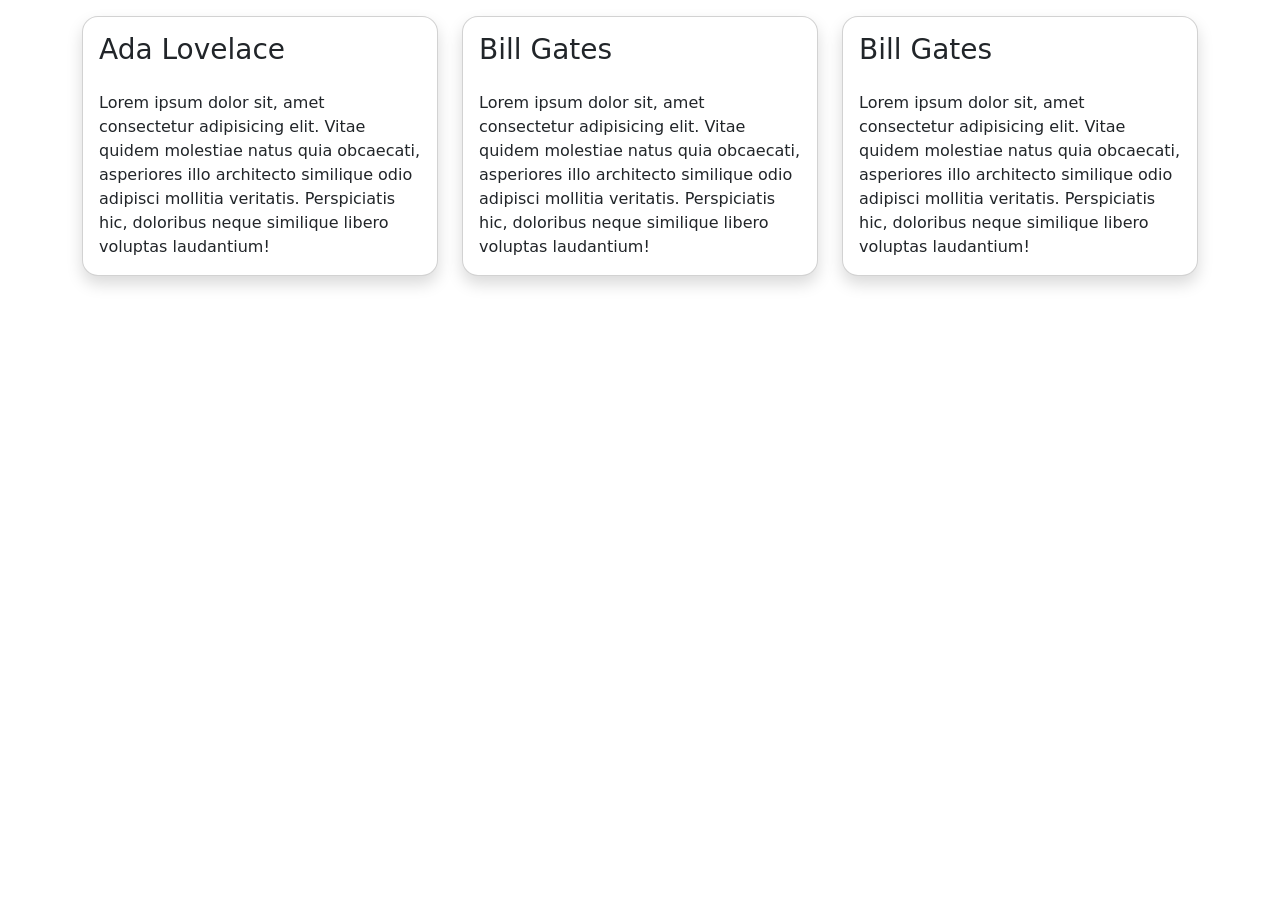
==== activity_2_json/index.html @ bdacfc0e "Add files via upload" ====
<!doctype html>
<html lang="en" data-bs-theme="light">
  <head>
    <title>Title</title>
    <meta charset="utf-8" />
    <meta name="viewport" content="width=device-width, initial-scale=1" />

    <link
      href="https://cdn.jsdelivr.net/npm/bootstrap@5.3.8/dist/css/bootstrap.min.css"
      rel="stylesheet"
      integrity="sha384-sRIl4kxILFvY47J16cr9ZwB07vP4J8+LH7qKQnuqkuIAvNWLzeN8tE5YBujZqJLB"
      crossorigin="anonymous"
    />
  </head>

  <body>
    <div class="container">
      <div class="row" id="parent">
        <!-- parent  -->
      </div>
    </div>
    <script
      src="https://cdn.jsdelivr.net/npm/bootstrap@5.3.8/dist/js/bootstrap.bundle.min.js"
      integrity="sha384-FKyoEForCGlyvwx9Hj09JcYn3nv7wiPVlz7YYwJrWVcXK/BmnVDxM+D2scQbITxI"
      crossorigin="anonymous"
    ></script>
    <script>
      // var a = 10;
      // console.log(++a);
      // console.log(a);
      // for(var i = 1; i < 10; i++){
      //     console.log(i);
      // };
      var people = [
        {
          firstName: "Ada",
          lastName: "Lovelace",
          age: 28,
          isLoggedIn: true,
          pets: [
            {
              name: "Whitey",
              kind: "cat",
            },
            {
              name: "Browney",
              kind: "dog",
            },
          ],
        },
        {
          firstName: "Bill",
          lastName: "Gates",
          age: 28,
          isLoggedIn: true,
          pets: [
            {
              name: "Lob",
              kind: "Lobster",
            },
            {
              name: "Elon",
              kind: "dog",
            },
          ],
        },
        {
          firstName: "Bill",
          lastName: "Gates",
          age: 28,
          isLoggedIn: true,
          pets: [
            {
              name: "Lob",
              kind: "Lobster",
            },
            {
              name: "Elon",
              kind: "dog",
            },
          ],
        },
      ];
      var elParent = document.getElementById("parent");
      //   document.getElementById("fullName").innerHTML = person1.firstName + ' ' + person1.lastName;
      //   console.log(person1.pets[0].name);
      // list as in python, have identity
      for (var i = 0; i < people.length; i++) {
        elParent.innerHTML +=
          `<div class="col">
          <div class="card p-3 my-3 shadow rounded-4">
            <div class="h3" id=>` +
          people[i].firstName +
          " " +
          people[i].lastName +
          `</div>
            <div class="mt-3">
              Lorem ipsum dolor sit, amet consectetur adipisicing elit. Vitae
              quidem molestiae natus quia obcaecati, asperiores illo architecto
              similique odio adipisci mollitia veritatis. Perspiciatis hic,
              doloribus neque similique libero voluptas laudantium!
            </div>
          </div>
        </div>`;
      }
    </script>
  </body>
</html>
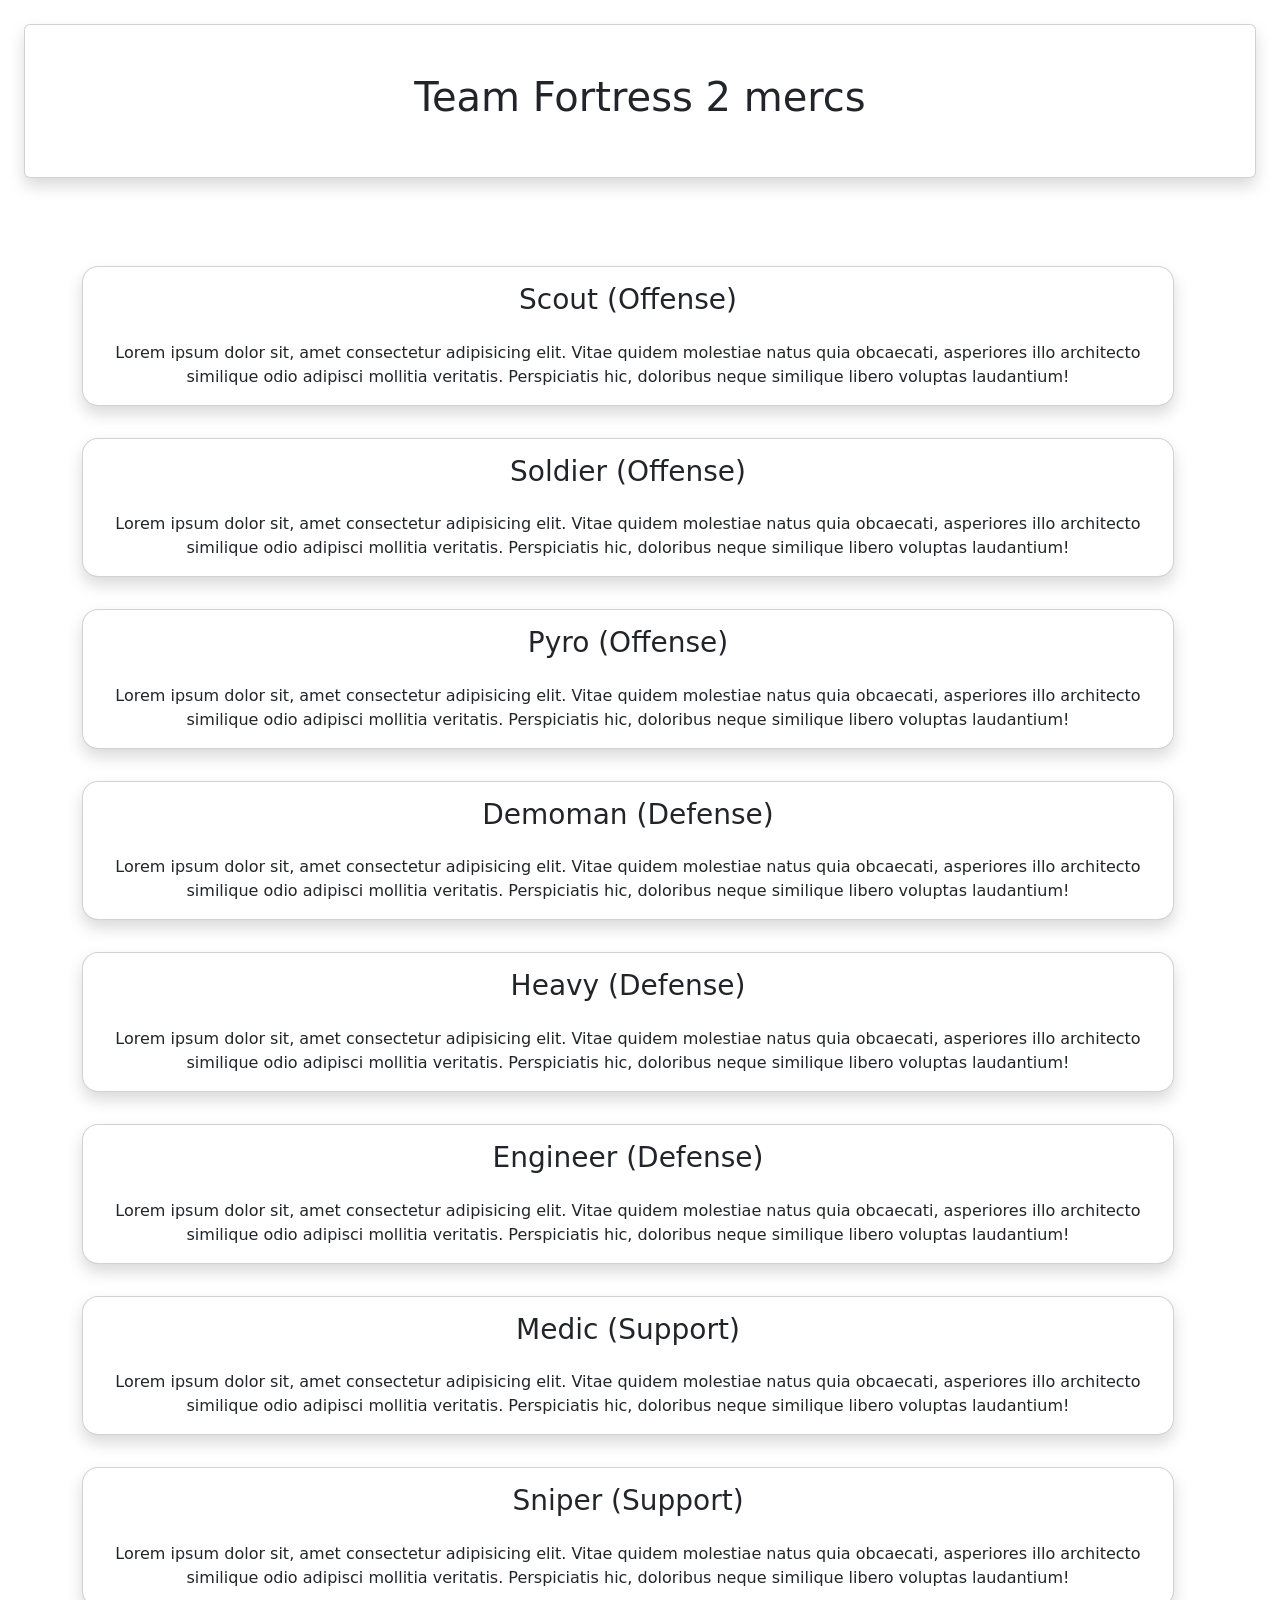
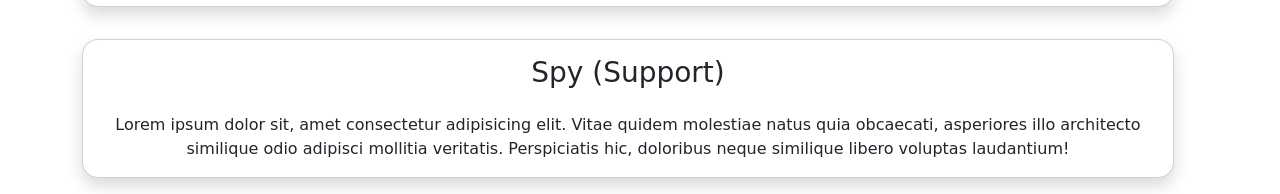
==== commit 0389312f: "Add files via upload" ====
--- a/activity_2_json/index.html
+++ b/activity_2_json/index.html
@@ -11,13 +11,21 @@
       integrity="sha384-sRIl4kxILFvY47J16cr9ZwB07vP4J8+LH7qKQnuqkuIAvNWLzeN8tE5YBujZqJLB"
       crossorigin="anonymous"
     />
+    <style></style>
   </head>
 
   <body>
-    <div class="container">
-      <div class="row" id="parent">
-        <!-- parent  -->
+    <div class="container-fluid p-4">
+      <div class="row">
+        <div class="col">
+          <div class="card shadow p-5 text-center">
+            <div class="h1">Team Fortress 2 mercs</div>
+          </div>
+        </div>
       </div>
+    </div>
+    <div class="container mt-5">
+      <div class="row" id="parent"></div>
     </div>
     <script
       src="https://cdn.jsdelivr.net/npm/bootstrap@5.3.8/dist/js/bootstrap.bundle.min.js"
@@ -25,74 +33,72 @@
       crossorigin="anonymous"
     ></script>
     <script>
-      // var a = 10;
-      // console.log(++a);
-      // console.log(a);
-      // for(var i = 1; i < 10; i++){
-      //     console.log(i);
-      // };
-      var people = [
+      var mercs = [
         {
-          firstName: "Ada",
-          lastName: "Lovelace",
-          age: 28,
+          tf2class: "Scout",
+          type: "(Offense)",
+          description: "",
           isLoggedIn: true,
-          pets: [
-            {
-              name: "Whitey",
-              kind: "cat",
-            },
-            {
-              name: "Browney",
-              kind: "dog",
-            },
-          ],
         },
         {
-          firstName: "Bill",
-          lastName: "Gates",
-          age: 28,
+          tf2class: "Soldier",
+          type: "(Offense)",
+          description: "",
           isLoggedIn: true,
-          pets: [
-            {
-              name: "Lob",
-              kind: "Lobster",
-            },
-            {
-              name: "Elon",
-              kind: "dog",
-            },
-          ],
         },
         {
-          firstName: "Bill",
-          lastName: "Gates",
-          age: 28,
+          tf2class: "Pyro",
+          type: "(Offense)",
+          description: "",
           isLoggedIn: true,
-          pets: [
-            {
-              name: "Lob",
-              kind: "Lobster",
-            },
-            {
-              name: "Elon",
-              kind: "dog",
-            },
-          ],
+        },
+        {
+          tf2class: "Demoman",
+          type: "(Defense)",
+          description: "",
+          isLoggedIn: true,
+        },
+        {
+          tf2class: "Heavy",
+          type: "(Defense)",
+          description: "",
+          isLoggedIn: true,
+        },
+        {
+          tf2class: "Engineer",
+          type: "(Defense)",
+          description: "",
+          isLoggedIn: true,
+        },
+        {
+          tf2class: "Medic",
+          type: "(Support)",
+          description: "",
+          isLoggedIn: true,
+        },
+        {
+          tf2class: "Sniper",
+          type: "(Support)",
+          description: "",
+          isLoggedIn: true,
+        },
+        {
+          tf2class: "Spy",
+          type: "(Support)",
+          description: "",
+          isLoggedIn: true,
         },
       ];
       var elParent = document.getElementById("parent");
-      //   document.getElementById("fullName").innerHTML = person1.firstName + ' ' + person1.lastName;
-      //   console.log(person1.pets[0].name);
-      // list as in python, have identity
-      for (var i = 0; i < people.length; i++) {
+      for (var i = 0; i < mercs.length; i++) {
         elParent.innerHTML +=
-          `<div class="col">
-          <div class="card p-3 my-3 shadow rounded-4">
+          `<div class="row">
+          <div class="col">
+          <div class="card p-3 my-3 shadow rounded-4 text-center">
             <div class="h3" id=>` +
-          people[i].firstName +
+          mercs[i].tf2class +
           " " +
-          people[i].lastName +
+          mercs[i].type +
           `</div>
             <div class="mt-3">
               Lorem ipsum dolor sit, amet consectetur adipisicing elit. Vitae
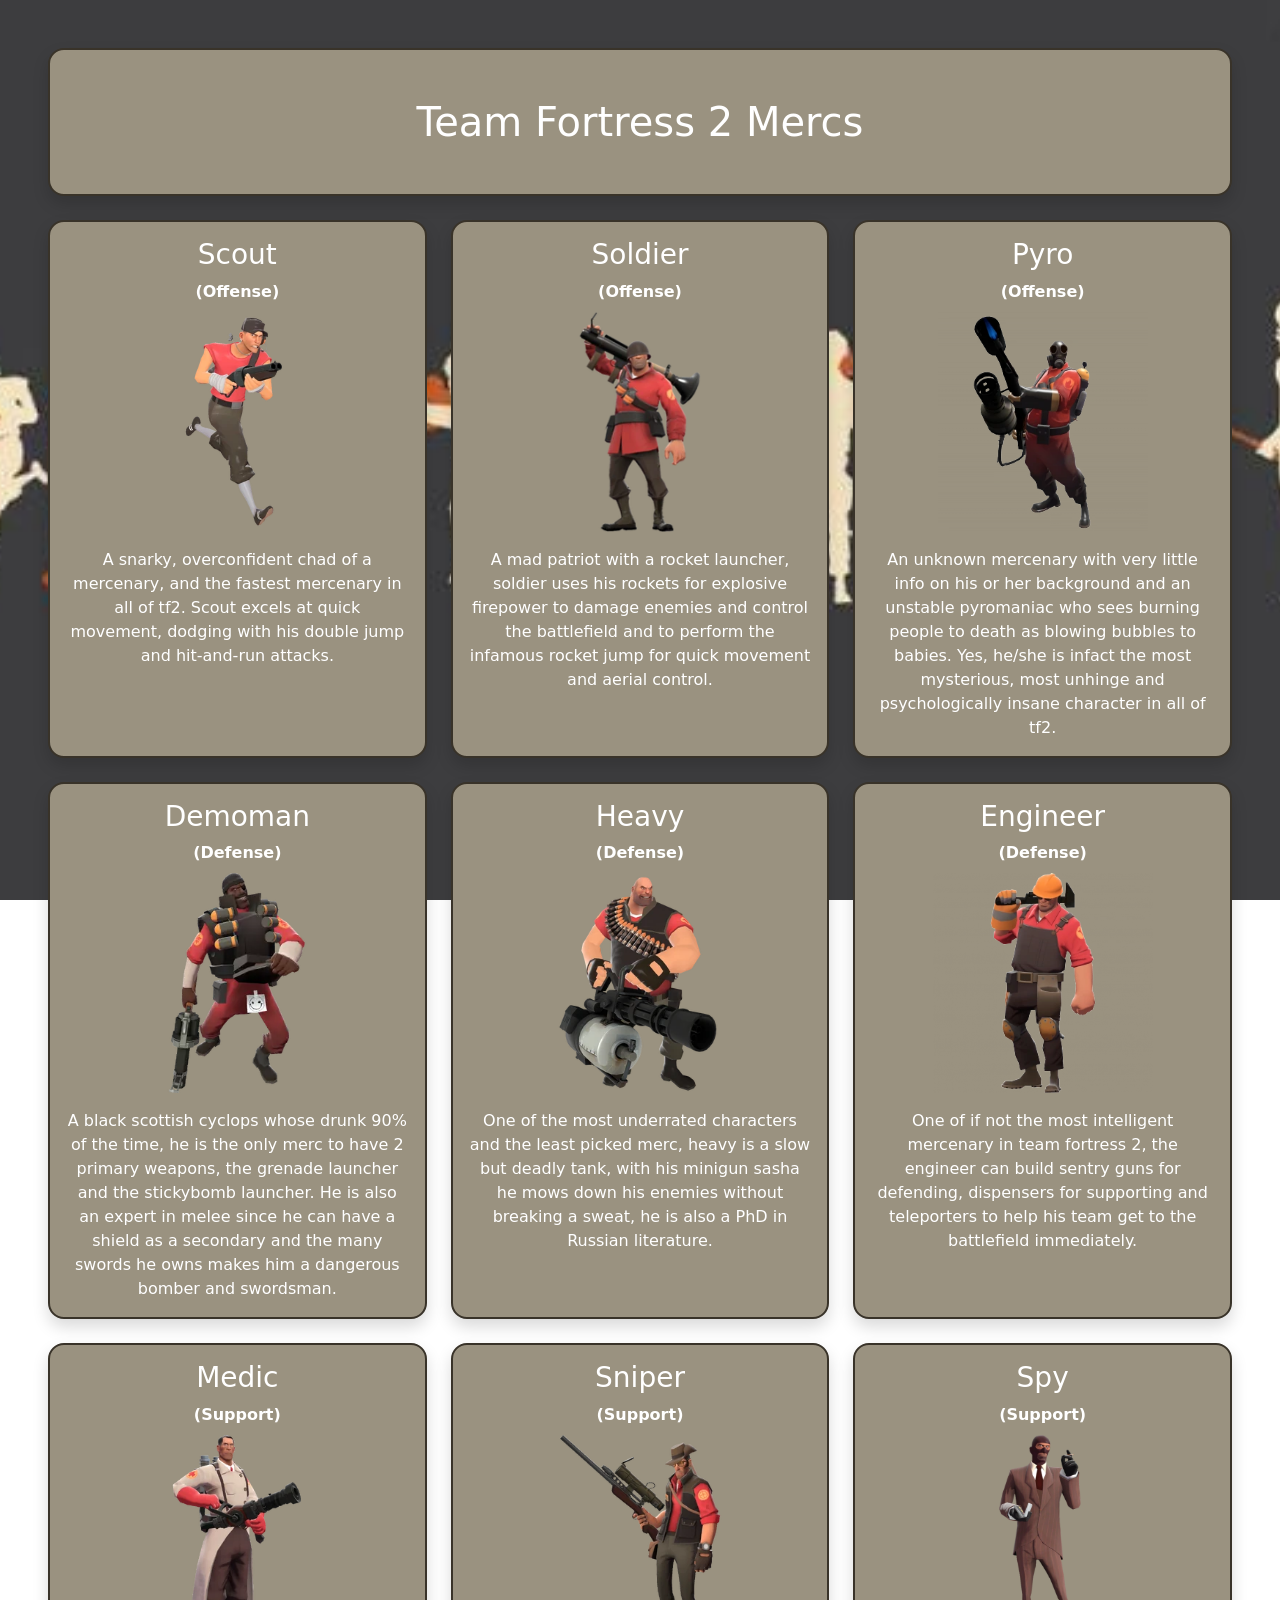
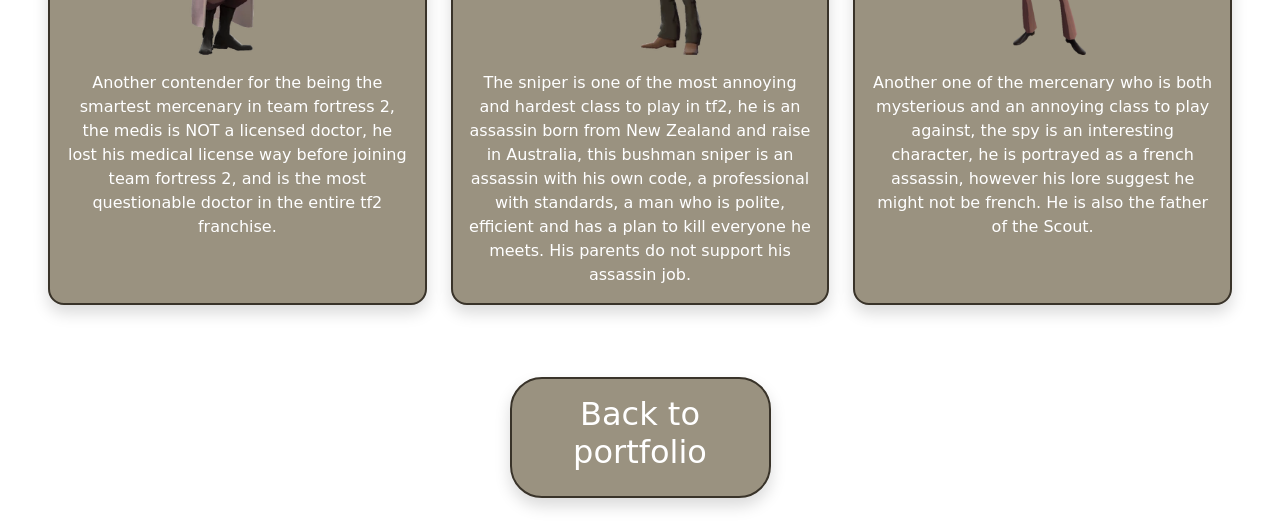
==== commit c02d7bd1: "Add files via upload" ====
--- a/activity_2_json/index.html
+++ b/activity_2_json/index.html
@@ -1,114 +1,175 @@
 <!doctype html>
 <html lang="en" data-bs-theme="light">
   <head>
-    <title>Title</title>
+    <title>Team Fortress 2 Mercs</title>
     <meta charset="utf-8" />
     <meta name="viewport" content="width=device-width, initial-scale=1" />
 
     <link
       href="https://cdn.jsdelivr.net/npm/bootstrap@5.3.8/dist/css/bootstrap.min.css"
       rel="stylesheet"
-      integrity="sha384-sRIl4kxILFvY47J16cr9ZwB07vP4J8+LH7qKQnuqkuIAvNWLzeN8tE5YBujZqJLB"
-      crossorigin="anonymous"
     />
-    <style></style>
+
+    <style>
+      body {
+        min-height: 100vh;
+        background-image: url("images/silhouettes.jpg");
+        background-size: cover;
+        background-position: center;
+        background-attachment: fixed;
+        background-repeat: no-repeat;
+      }
+
+      .tf2-card {
+        background-color: rgb(154, 146, 128);
+        color: #201d18;
+        border: 2px solid #393329;
+      }
+
+      .merc-image {
+        width: 100%;
+        height: 220px;
+        object-fit: contain;
+        object-position: center;
+      }
+
+      .merc-card {
+        height: 100%;
+      }
+
+      .merc-description {
+        overflow-wrap: anywhere;
+      }
+
+      .card {
+        background-color: rgb(154, 146, 128);
+        color: #201d18;
+        border: 2px solid #393329;
+        object-position: center;
+      }
+    </style>
   </head>
 
   <body>
-    <div class="container-fluid p-4">
-      <div class="row">
-        <div class="col">
-          <div class="card shadow p-5 text-center">
-            <div class="h1">Team Fortress 2 mercs</div>
+    <div class="container-fluid p-4 p-md-5">
+      <div class="card tf2-card rounded-4 p-4 p-md-5 shadow mb-4 text-white">
+        <h1 class="text-center mb-0">Team Fortress 2 Mercs</h1>
+      </div>
+
+      <div class="row g-4" id="parent"></div>
+    </div>
+
+    <div class="container my-4">
+      <div class="row justify-content-center">
+        <div class="col-3 text-center">
+          <div class="card rounded-5 p-3 shadow">
+            <div class="h2 text-white">Back to portfolio</div>
           </div>
         </div>
       </div>
     </div>
-    <div class="container mt-5">
-      <div class="row" id="parent"></div>
-    </div>
-    <script
-      src="https://cdn.jsdelivr.net/npm/bootstrap@5.3.8/dist/js/bootstrap.bundle.min.js"
-      integrity="sha384-FKyoEForCGlyvwx9Hj09JcYn3nv7wiPVlz7YYwJrWVcXK/BmnVDxM+D2scQbITxI"
-      crossorigin="anonymous"
-    ></script>
     <script>
-      var mercs = [
+      const people = [
         {
           tf2class: "Scout",
-          type: "(Offense)",
-          description: "",
-          isLoggedIn: true,
+          classtype: "(Offense)",
+          image: "Scout_Full_Body.webp",
+          description:
+            "A snarky, overconfident chad of a mercenary, and the fastest mercenary in all of tf2. Scout excels at quick movement, dodging with his double jump and hit-and-run attacks.",
         },
         {
           tf2class: "Soldier",
-          type: "(Offense)",
-          description: "",
-          isLoggedIn: true,
+          classtype: "(Offense)",
+          image: "250px-Soldier.webp",
+          description:
+            "A mad patriot with a rocket launcher, soldier uses his rockets for explosive firepower to damage enemies and control the battlefield and to perform the infamous rocket jump for quick movement and aerial control.",
         },
         {
           tf2class: "Pyro",
-          type: "(Offense)",
-          description: "",
-          isLoggedIn: true,
+          classtype: "(Offense)",
+          image: "300px-Pyro.webp",
+          description:
+            "An unknown mercenary with very little info on his or her background and an unstable pyromaniac who sees burning people to death as blowing bubbles to babies. Yes, he/she is infact the most mysterious, most unhinge and psychologically insane character in all of tf2.",
         },
         {
           tf2class: "Demoman",
-          type: "(Defense)",
-          description: "",
-          isLoggedIn: true,
+          classtype: "(Defense)",
+          image: "Demoman.webp",
+          description:
+            "A black scottish cyclops whose drunk 90% of the time, he is the only merc to have 2 primary weapons, the grenade launcher and the stickybomb launcher. He is also an expert in melee since he can have a shield as a secondary and the many swords he owns makes him a dangerous bomber and swordsman.",
         },
         {
           tf2class: "Heavy",
-          type: "(Defense)",
-          description: "",
-          isLoggedIn: true,
+          classtype: "(Defense)",
+          image: "H.W.G.webp",
+          description:
+            "One of the most underrated characters and the least picked merc, heavy is a slow but deadly tank, with his minigun sasha he mows down his enemies without breaking a sweat, he is also a PhD in Russian literature.",
         },
         {
           tf2class: "Engineer",
-          type: "(Defense)",
-          description: "",
-          isLoggedIn: true,
+          classtype: "(Defense)",
+          image: "300px-Engineer.webp",
+          description:
+            "One of if not the most intelligent mercenary in team fortress 2, the engineer can build sentry guns for defending, dispensers for supporting and teleporters to help his team get to the battlefield immediately.",
         },
         {
           tf2class: "Medic",
-          type: "(Support)",
-          description: "",
-          isLoggedIn: true,
+          classtype: "(Support)",
+          image: "Medic.webp",
+          description:
+            "Another contender for the being the smartest mercenary in team fortress 2, the medis is NOT a licensed doctor, he lost his medical license way before joining team fortress 2, and is the most questionable doctor in the entire tf2 franchise.",
         },
         {
           tf2class: "Sniper",
-          type: "(Support)",
-          description: "",
-          isLoggedIn: true,
+          classtype: "(Support)",
+          image: "Sniper.webp",
+          description:
+            "The sniper is one of the most annoying and hardest class to play in tf2, he is an assassin born from New Zealand and raise in Australia, this bushman sniper is an assassin with his own code, a professional with standards, a man who is polite, efficient and has a plan to kill everyone he meets. His parents do not support his assassin job.",
         },
         {
           tf2class: "Spy",
-          type: "(Support)",
-          description: "",
-          isLoggedIn: true,
+          classtype: "(Support)",
+          image: "Spy.webp",
+          description:
+            "Another one of the mercenary who is both mysterious and an annoying class to play against, the spy is an interesting character, he is portrayed as a french assassin, however his lore suggest he might not be french. He is also the father of the Scout.",
         },
       ];
-      var elParent = document.getElementById("parent");
-      for (var i = 0; i < mercs.length; i++) {
-        elParent.innerHTML +=
-          `<div class="row">
-          <div class="col">
-          <div class="card p-3 my-3 shadow rounded-4 text-center">
-            <div class="h3" id=>` +
-          mercs[i].tf2class +
-          " " +
-          mercs[i].type +
-          `</div>
-            <div class="mt-3">
-              Lorem ipsum dolor sit, amet consectetur adipisicing elit. Vitae
-              quidem molestiae natus quia obcaecati, asperiores illo architecto
-              similique odio adipisci mollitia veritatis. Perspiciatis hic,
-              doloribus neque similique libero voluptas laudantium!
+
+      const elParent = document.getElementById("parent");
+
+      for (let i = 0; i < people.length; i++) {
+        elParent.innerHTML += `
+          <div class="col-12 col-md-6 col-lg-4">
+            <div class="card tf2-card merc-card p-3 shadow rounded-4 text-center text-white">
+
+              <h2 class="h3">
+                ${people[i].tf2class}
+              </h2>
+
+              <p class="fw-bold mb-2">
+                ${people[i].classtype}
+              </p>
+
+              <img
+                src="images/${people[i].image}"
+                alt="${people[i].tf2class}"
+                class="merc-image mb-3"
+                loading="lazy"
+              />
+
+              <p class="merc-description mb-0">
+                ${people[i].description}
+              </p>
+
             </div>
           </div>
-        </div>`;
+        `;
       }
     </script>
+
+    <script
+      src="https://cdn.jsdelivr.net/npm/bootstrap@5.3.8/dist/js/bootstrap.bundle.min.js"
+      crossorigin="anonymous"
+    ></script>
   </body>
 </html>
